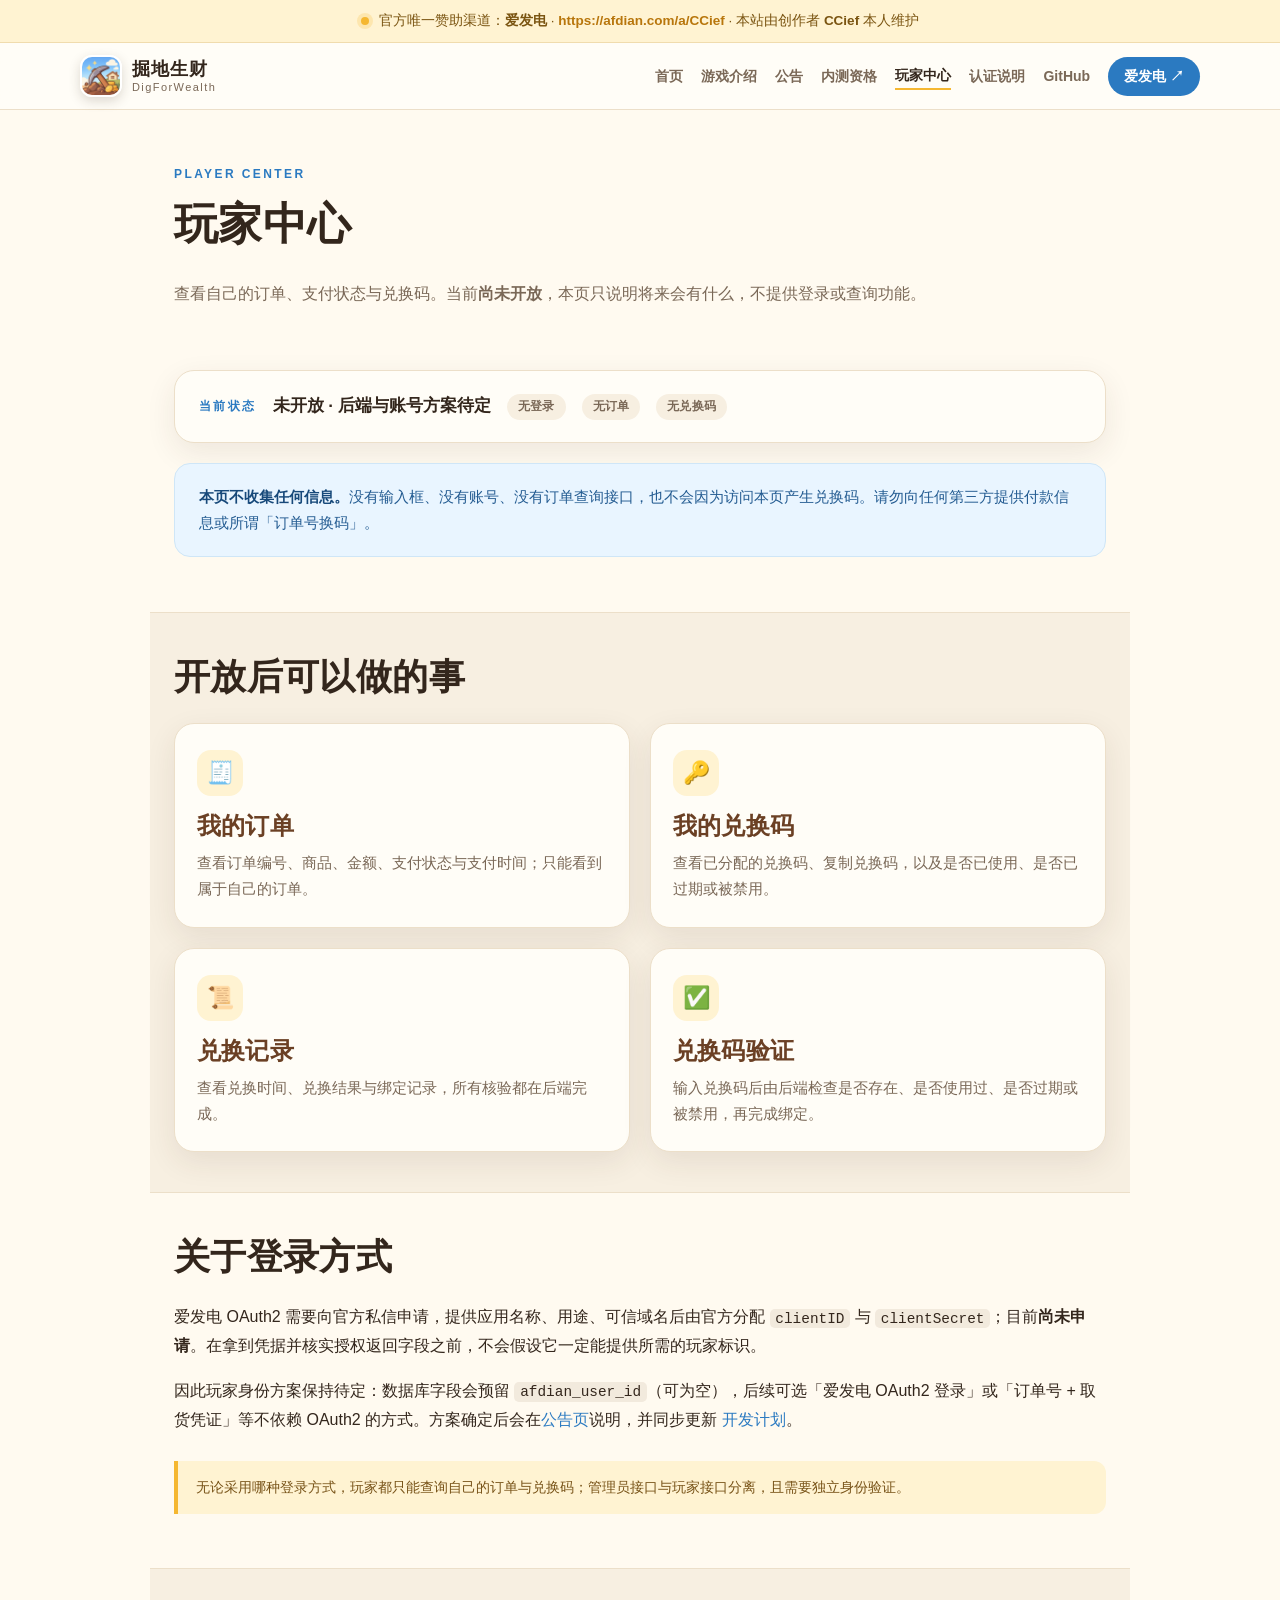
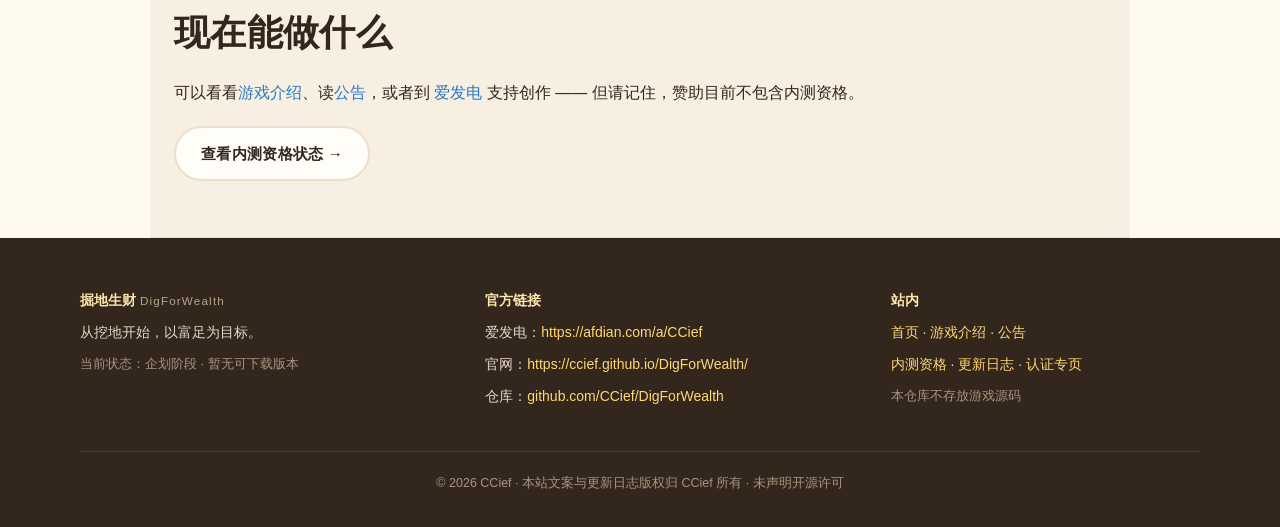
==== account.html @ 0a37a8f8 "site: 官网重做（游戏图标、新主题、多页结构）并公布内测购买与发码系统开发计划" ====
<!doctype html>
<html lang="zh-CN">
<head>
<meta charset="utf-8">
<meta name="viewport" content="width=device-width, initial-scale=1">
<title>玩家中心 · 掘地生财 DigForWealth</title>
<meta name="description" content="《掘地生财》玩家中心：订单查询、兑换码领取与兑换记录。当前未开放，仅为功能说明。">
<meta name="author" content="CCief">
<meta name="theme-color" content="#4fa3e3">
<link rel="canonical" href="https://ccief.github.io/DigForWealth/account.html">
<link rel="me" href="https://afdian.com/a/CCief">
<link rel="icon" href="favicon.ico" sizes="any">
<link rel="apple-touch-icon" href="assets/icon.png">
<link rel="stylesheet" href="assets/site.css">
</head>
<body>
<a class="skip" href="#main">跳到主要内容</a>

<div class="topbar">
  <span class="topbar-dot" aria-hidden="true"></span>
  <span>官方唯一赞助渠道：<strong>爱发电</strong> · <a href="https://afdian.com/a/CCief" rel="me">https://afdian.com/a/CCief</a> · 本站由创作者 <strong>CCief</strong> 本人维护</span>
</div>

<header class="site-header">
  <a class="brand" href="./">
    <img class="brand-icon" src="assets/icon.png" alt="《掘地生财》游戏图标" width="42" height="42">
    <span class="brand-text"><b>掘地生财</b><small>DigForWealth</small></span>
  </a>
  <nav aria-label="主导航">
    <a href="./">首页</a>
    <a href="game.html">游戏介绍</a>
    <a href="news.html">公告</a>
    <a href="beta.html">内测资格</a>
    <a href="account.html" aria-current="page">玩家中心</a>
    <a href="support.html">认证说明</a>
    <a href="https://github.com/CCief/DigForWealth">GitHub</a>
    <a class="nav-cta" href="https://afdian.com/a/CCief" rel="me">爱发电 ↗</a>
  </nav>
</header>

<main id="main" class="page-main">
  <div class="page-head">
    <p class="kicker">PLAYER CENTER</p>
    <h1>玩家中心</h1>
    <p class="lead">查看自己的订单、支付状态与兑换码。当前<strong>尚未开放</strong>，本页只说明将来会有什么，不提供登录或查询功能。</p>
  </div>

  <section class="section" aria-labelledby="state-title">
    <div class="status-strip">
      <p class="kicker">当前状态</p>
      <strong>未开放 · 后端与账号方案待定</strong>
      <span class="pill pill-muted">无登录</span>
      <span class="pill pill-muted">无订单</span>
      <span class="pill pill-muted">无兑换码</span>
    </div>
    <p class="callout" style="margin-top:20px"><strong>本页不收集任何信息。</strong>没有输入框、没有账号、没有订单查询接口，也不会因为访问本页产生兑换码。请勿向任何第三方提供付款信息或所谓「订单号换码」。</p>
  </section>

  <section class="section section-alt" aria-labelledby="planned-title">
    <h2 id="planned-title">开放后可以做的事</h2>
    <div class="grid-2" style="margin-top:20px">
      <article class="card">
        <span class="card-icon" aria-hidden="true">🧾</span>
        <h3>我的订单</h3>
        <p>查看订单编号、商品、金额、支付状态与支付时间；只能看到属于自己的订单。</p>
      </article>
      <article class="card">
        <span class="card-icon" aria-hidden="true">🔑</span>
        <h3>我的兑换码</h3>
        <p>查看已分配的兑换码、复制兑换码，以及是否已使用、是否已过期或被禁用。</p>
      </article>
      <article class="card">
        <span class="card-icon" aria-hidden="true">📜</span>
        <h3>兑换记录</h3>
        <p>查看兑换时间、兑换结果与绑定记录，所有核验都在后端完成。</p>
      </article>
      <article class="card">
        <span class="card-icon" aria-hidden="true">✅</span>
        <h3>兑换码验证</h3>
        <p>输入兑换码后由后端检查是否存在、是否使用过、是否过期或被禁用，再完成绑定。</p>
      </article>
    </div>
  </section>

  <section class="section" aria-labelledby="identity-title">
    <h2 id="identity-title">关于登录方式</h2>
    <p>爱发电 OAuth2 需要向官方私信申请，提供应用名称、用途、可信域名后由官方分配 <code>clientID</code> 与 <code>clientSecret</code>；目前<strong>尚未申请</strong>。在拿到凭据并核实授权返回字段之前，不会假设它一定能提供所需的玩家标识。</p>
    <p>因此玩家身份方案保持待定：数据库字段会预留 <code>afdian_user_id</code>（可为空），后续可选「爱发电 OAuth2 登录」或「订单号 + 取货凭证」等不依赖 OAuth2 的方式。方案确定后会在<a href="news.html">公告页</a>说明，并同步更新 <a href="ROADMAP.md">开发计划</a>。</p>
    <p class="note">无论采用哪种登录方式，玩家都只能查询自己的订单与兑换码；管理员接口与玩家接口分离，且需要独立身份验证。</p>
  </section>

  <section class="section section-alt" aria-labelledby="links-title">
    <h2 id="links-title">现在能做什么</h2>
    <p>可以看看<a href="game.html">游戏介绍</a>、读<a href="news.html">公告</a>，或者到 <a href="https://afdian.com/a/CCief" rel="me">爱发电</a> 支持创作 —— 但请记住，赞助目前不包含内测资格。</p>
    <p style="margin-top:18px"><a class="btn btn-outline" href="beta.html">查看内测资格状态 →</a></p>
  </section>
</main>

<footer class="site-footer">
  <div class="footer-grid">
    <div>
      <p class="footer-title">掘地生财 <small>DigForWealth</small></p>
      <p>从挖地开始，以富足为目标。</p>
      <p class="footer-muted">当前状态：企划阶段 · 暂无可下载版本</p>
    </div>
    <div>
      <p class="footer-title">官方链接</p>
      <p>爱发电：<a href="https://afdian.com/a/CCief" rel="me">https://afdian.com/a/CCief</a></p>
      <p>官网：<a href="https://ccief.github.io/DigForWealth/">https://ccief.github.io/DigForWealth/</a></p>
      <p>仓库：<a href="https://github.com/CCief/DigForWealth">github.com/CCief/DigForWealth</a></p>
    </div>
    <div>
      <p class="footer-title">站内</p>
      <p><a href="./">首页</a> · <a href="game.html">游戏介绍</a> · <a href="news.html">公告</a></p>
      <p><a href="beta.html">内测资格</a> · <a href="CHANGELOG.md">更新日志</a> · <a href="support.html">认证专页</a></p>
      <p class="footer-muted">本仓库不存放游戏源码</p>
    </div>
  </div>
  <p class="copyright">© 2026 CCief · 本站文案与更新日志版权归 CCief 所有 · 未声明开源许可</p>
</footer>
</body>
</html>
---- assets/site.css ----
/* 掘地生财 DigForWealth — 官方站点样式
   纯 HTML / CSS，零 JavaScript；内容始终可见，动画仅作增强。
   主题取自游戏图标：天空蓝、金币黄、泥土棕、草地绿、奶油白。 */

:root {
  --sky: #4fa3e3;
  --sky-deep: #2b7ac1;
  --sky-soft: #e9f5ff;
  --gold: #f5b731;
  --gold-deep: #b8760c;
  --gold-soft: #fff3d2;
  --soil: #6b4024;
  --soil-deep: #3d2a1c;
  --soil-soft: #f6e8d3;
  --grass: #84b84c;
  --grass-soft: #edf7dc;
  --cream: #fffaf0;
  --surface: #fffdf7;
  --surface-alt: #f7efe1;
  --ink: #33261c;
  --muted: #7a6857;
  --line: #ecdfc9;
  --dark: #33261c;
  --dark-2: #4a3423;
  --radius: 20px;
  --shadow: 0 10px 30px rgba(61, 42, 28, .09);
  --shadow-lg: 0 22px 50px rgba(61, 42, 28, .16);
  --font: -apple-system, BlinkMacSystemFont, "Segoe UI", "PingFang SC",
          "Microsoft YaHei", "Noto Sans CJK SC", "Source Han Sans SC", sans-serif;
}

*, *::before, *::after { box-sizing: border-box; }
html { scroll-behavior: smooth; }
body {
  margin: 0;
  background: var(--cream);
  color: var(--ink);
  font-family: var(--font);
  font-size: 16px;
  line-height: 1.8;
  -webkit-font-smoothing: antialiased;
}
a { color: var(--sky-deep); text-decoration: none; }
a:hover { text-decoration: underline; }
h1, h2, h3, h4 { line-height: 1.35; margin: 0 0 .6em; font-weight: 800; letter-spacing: .01em; }
p { margin: 0 0 1em; }
img { max-width: 100%; display: block; }
code {
  font-family: "SFMono-Regular", Consolas, "Liberation Mono", monospace;
  font-size: .9em;
  background: rgba(107, 64, 36, .09);
  padding: .12em .4em;
  border-radius: 5px;
  word-break: break-all;
}
.skip {
  position: absolute; left: -9999px; top: 0; z-index: 100;
  background: var(--surface); padding: 10px 16px; border-radius: 8px;
}
.skip:focus { left: 12px; top: 12px; }

/* ---------- 顶部公告：爱发电公开标注 ---------- */
.topbar {
  display: flex; align-items: center; justify-content: center; gap: 10px;
  flex-wrap: wrap;
  padding: 9px 20px;
  background: var(--gold-soft);
  border-bottom: 1px solid #f0dcae;
  color: #7a5411;
  font-size: 13.5px;
  text-align: center;
}
.topbar a { color: var(--gold-deep); font-weight: 700; }
.topbar-dot {
  width: 8px; height: 8px; border-radius: 50%;
  background: var(--gold);
  box-shadow: 0 0 0 4px rgba(245, 183, 49, .22);
  flex: none;
}

/* ---------- 导航 ---------- */
.site-header {
  position: sticky; top: 0; z-index: 20;
  display: flex; align-items: center; justify-content: space-between;
  gap: 18px; flex-wrap: wrap;
  padding: 12px max(24px, calc((100vw - 1120px) / 2));
  background: rgba(255, 253, 247, .94);
  backdrop-filter: blur(12px);
  border-bottom: 1px solid var(--line);
}
.brand { display: inline-flex; align-items: center; gap: 10px; color: var(--ink); }
.brand:hover { text-decoration: none; }
.brand-icon {
  width: 42px; height: 42px; border-radius: 12px;
  border: 2px solid #fff;
  box-shadow: 0 4px 12px rgba(61, 42, 28, .18);
}
.brand-text { display: flex; flex-direction: column; line-height: 1.25; }
.brand-text b { font-size: 18px; letter-spacing: .06em; }
.brand-text small { color: var(--muted); font-size: 11px; letter-spacing: .13em; }
.site-header nav { display: flex; align-items: center; gap: 18px; flex-wrap: wrap; font-size: 14px; }
.site-header nav a { color: var(--muted); font-weight: 650; }
.site-header nav a:hover, .site-header nav a[aria-current="page"] { color: var(--ink); text-decoration: none; }
.site-header nav a[aria-current="page"] { border-bottom: 2px solid var(--gold); }
.site-header nav .nav-cta {
  color: #fff; background: var(--sky-deep);
  padding: 7px 16px; border-radius: 999px;
  border-bottom: 0;
}
.site-header nav .nav-cta:hover { background: var(--sky); color: #fff; text-decoration: none; }

/* ---------- Hero ---------- */
.hero {
  position: relative; overflow: hidden;
  background: linear-gradient(170deg, #79bdf0 0%, #a8d9f6 46%, #dff1fc 100%);
  border-bottom: 1px solid #cfe6f7;
}
.hero::before, .hero::after {
  content: ""; position: absolute; border-radius: 50%;
  background: rgba(255, 255, 255, .72); pointer-events: none;
}
.hero::before { width: 180px; height: 56px; left: 6%; top: 12%; box-shadow: 62px -18px 0 8px rgba(255,255,255,.72), 120px 6px 0 2px rgba(255,255,255,.6); }
.hero::after { width: 130px; height: 44px; right: 8%; top: 22%; box-shadow: 54px -14px 0 6px rgba(255,255,255,.66); }
.hero-inner {
  position: relative; z-index: 1;
  max-width: 1120px; margin: 0 auto;
  padding: 66px 24px 72px;
}
.hero-grid { display: grid; grid-template-columns: 1.1fr .9fr; gap: 52px; align-items: center; }
.hero-copy { max-width: 580px; }
.eyebrow {
  display: inline-block; margin-bottom: 20px;
  font-size: 12.5px; letter-spacing: .14em; font-weight: 700;
  color: #1e5f9c;
  background: rgba(255, 255, 255, .78);
  border: 1px solid rgba(43, 122, 193, .28);
  border-radius: 999px; padding: 5px 16px;
}
.hero h1 {
  font-size: clamp(46px, 7.4vw, 82px);
  letter-spacing: .1em; margin: 0 0 2px;
  color: var(--soil-deep);
  text-shadow: 0 3px 0 rgba(255, 255, 255, .55);
}
.hero-en {
  margin: 0 0 22px; color: #2b7ac1;
  font-size: 13px; letter-spacing: .4em; text-transform: uppercase; font-weight: 700;
}
.tagline {
  font-size: clamp(19px, 2.5vw, 25px);
  color: var(--soil); font-weight: 750; margin-bottom: 18px;
}
.hero-desc { color: #4a382a; font-size: 15.5px; line-height: 2; margin-bottom: 28px; }
.hero-actions { display: flex; gap: 12px; flex-wrap: wrap; margin-bottom: 24px; }
.btn {
  display: inline-block; padding: 12px 25px; border-radius: 999px;
  font-size: 15px; font-weight: 750; letter-spacing: .02em;
  border: 2px solid transparent;
  transition: transform .2s ease, box-shadow .2s ease, background .2s ease;
}
.btn:hover { text-decoration: none; transform: translateY(-2px); }
.btn-gold {
  background: var(--gold); color: var(--soil-deep);
  border-color: #d99a19;
  box-shadow: 0 6px 0 #d99a19, 0 12px 24px rgba(184, 118, 12, .24);
}
.btn-gold:hover { background: #ffc746; box-shadow: 0 6px 0 #d99a19, 0 16px 28px rgba(184, 118, 12, .3); }
.btn-sky { background: var(--sky-deep); color: #fff; box-shadow: 0 8px 22px rgba(43, 122, 193, .3); }
.btn-sky:hover { background: var(--sky); color: #fff; }
.btn-outline { border-color: var(--line); background: var(--surface); color: var(--ink); }
.btn-outline:hover { background: var(--surface-alt); }
.btn-soft { border-color: rgba(43, 122, 193, .35); background: rgba(255,255,255,.8); color: var(--sky-deep); }
.btn-soft:hover { background: #fff; }
.btn.is-disabled, .btn[aria-disabled="true"] {
  background: #e8e0d2; color: #8b7b68; border-color: #d8ccb8;
  box-shadow: none; cursor: not-allowed; transform: none;
}
.btn.is-disabled:hover, .btn[aria-disabled="true"]:hover { transform: none; }
.hero-status { margin: 0; font-size: 13px; color: #3f5d75; }
.status-pill {
  display: inline-block; margin-right: 6px; padding: 2px 11px;
  border-radius: 999px; background: rgba(255, 255, 255, .85);
  color: #1e5f9c; font-size: 12px; font-weight: 700;
}
.hero-art { position: relative; }
.hero-art img {
  width: 100%; border-radius: 30px;
  border: 7px solid #fff;
  box-shadow: var(--shadow-lg);
  transform: rotate(-2deg);
}
.hero-art figcaption {
  margin-top: 14px; text-align: center;
  font-size: 12.5px; color: #3f5d75;
}

/* ---------- 通用区块 ---------- */
.section { max-width: 1120px; margin: 0 auto; padding: 68px 24px; }
.section-alt {
  max-width: none;
  background: var(--surface-alt);
  border-top: 1px solid var(--line);
  border-bottom: 1px solid var(--line);
}
.section-alt > * { max-width: 1072px; margin-left: auto; margin-right: auto; }
.section-head { margin-bottom: 36px; }
.kicker {
  font-size: 12px; letter-spacing: .2em; font-weight: 800;
  color: var(--sky-deep); text-transform: uppercase; margin-bottom: 8px;
}
.section h2 { font-size: clamp(26px, 4vw, 36px); }
.section h3 { font-size: 20px; }
.lead { color: var(--muted); font-size: 16px; max-width: 760px; }
.note {
  margin-top: 26px; padding: 14px 18px;
  background: var(--gold-soft); border-left: 4px solid var(--gold);
  border-radius: 0 12px 12px 0; color: #785318; font-size: 14px;
}
.callout {
  padding: 20px 24px; border-radius: 16px;
  background: var(--sky-soft); border: 1px solid #cfe6f7;
  color: #245c92; font-size: 14.5px;
}
.callout strong { color: #17497a; }

.grid-2 { display: grid; grid-template-columns: repeat(2, 1fr); gap: 20px; }
.grid-3 { display: grid; grid-template-columns: repeat(3, 1fr); gap: 20px; }
.grid-4 { display: grid; grid-template-columns: repeat(4, 1fr); gap: 18px; }
.card {
  position: relative;
  background: var(--surface); border: 1px solid var(--line);
  border-radius: var(--radius); padding: 26px 22px 24px;
  box-shadow: var(--shadow);
  transition: transform .25s ease, box-shadow .25s ease;
  animation: rise .6s ease-out backwards;
}
.card:nth-child(2) { animation-delay: .07s; }
.card:nth-child(3) { animation-delay: .14s; }
.card:nth-child(4) { animation-delay: .21s; }
.card:hover { transform: translateY(-5px); box-shadow: var(--shadow-lg); }
.card-num { font-size: 12px; letter-spacing: .16em; color: var(--gold-deep); font-weight: 800; }
.card h3 { font-size: 24px; margin: 8px 0 8px; color: var(--soil); }
.card p { color: var(--muted); font-size: 14.5px; margin: 0; }
.card-icon {
  display: grid; place-items: center;
  width: 46px; height: 46px; border-radius: 14px;
  background: var(--gold-soft); font-size: 22px; margin-bottom: 14px;
}

/* ---------- 状态 / 徽章 ---------- */
.pill {
  display: inline-block; padding: 2px 11px; border-radius: 999px;
  font-size: 12px; font-weight: 750; letter-spacing: .02em;
}
.pill-sky { background: var(--sky-soft); color: var(--sky-deep); }
.pill-gold { background: var(--gold-soft); color: var(--gold-deep); }
.pill-grass { background: var(--grass-soft); color: #4e7a22; }
.pill-muted { background: var(--surface-alt); color: var(--muted); }
.status-strip {
  display: flex; align-items: center; gap: 16px; flex-wrap: wrap;
  background: var(--surface); border: 1px solid var(--line);
  border-radius: var(--radius); padding: 20px 24px; box-shadow: var(--shadow);
}
.status-strip .kicker { margin: 0; }
.status-strip strong { font-size: 17px; }

/* ---------- 公告 ---------- */
.news-list { display: grid; gap: 14px; }
.news-item {
  background: var(--surface); border: 1px solid var(--line);
  border-radius: 16px; padding: 20px 24px; box-shadow: var(--shadow);
}
.news-meta { display: flex; align-items: center; gap: 12px; flex-wrap: wrap; margin-bottom: 8px; }
.news-meta time { font-weight: 750; color: var(--soil); font-size: 14px; }
.news-item h3 { font-size: 19px; margin-bottom: 6px; }
.news-item p { color: var(--muted); font-size: 14.5px; margin: 0; }
.news-item ul { margin: 0; padding-left: 20px; color: #4d4033; font-size: 14.5px; }
.empty-state {
  padding: 26px; border: 1px dashed var(--line); border-radius: 16px;
  color: var(--muted); background: var(--surface); font-size: 14.5px;
}

/* ---------- 时间线 / 开发进度 ---------- */
.timeline { list-style: none; margin: 0; padding: 0 0 0 24px; border-left: 3px solid var(--gold-soft); }
.timeline li { position: relative; padding: 0 0 26px 22px; }
.timeline li::before {
  content: ""; position: absolute; left: -33px; top: 6px;
  width: 15px; height: 15px; border-radius: 50%;
  background: var(--gold); border: 3px solid var(--cream);
}
.timeline h3 { font-size: 18px; margin-bottom: 4px; }
.timeline p { color: var(--muted); font-size: 14.5px; margin: 0; }

/* ---------- 内测资格 / 商品 ---------- */
.product-card {
  background: var(--surface); border: 2px solid var(--gold);
  border-radius: 24px; padding: 32px 34px; box-shadow: var(--shadow-lg);
}
.product-card h2 { font-size: 27px; }
.price { display: flex; align-items: baseline; gap: 8px; margin: 6px 0 18px; }
.price b { font-size: 52px; line-height: 1.1; color: var(--gold-deep); }
.price span { color: var(--muted); font-size: 14px; }
.product-list { list-style: none; margin: 0 0 24px; padding: 0; }
.product-list li { padding: 7px 0 7px 26px; position: relative; font-size: 14.5px; color: #4d4033; }
.product-list li::before {
  content: ""; position: absolute; left: 2px; top: 15px;
  width: 9px; height: 9px; border-radius: 50%; background: var(--grass);
}
.steps { counter-reset: step; display: grid; gap: 12px; margin: 0; padding: 0; list-style: none; }
.steps li {
  counter-increment: step;
  display: flex; gap: 14px; align-items: flex-start;
  background: var(--surface); border: 1px solid var(--line);
  border-radius: 14px; padding: 16px 20px; font-size: 14.5px;
}
.steps li::before {
  content: counter(step); flex: none;
  display: grid; place-items: center;
  width: 28px; height: 28px; border-radius: 50%;
  background: var(--sky-soft); color: var(--sky-deep); font-weight: 800; font-size: 13px;
}
.steps li p { margin: 0; }
.steps li .step-state { display: block; font-size: 12.5px; color: var(--muted); margin-top: 2px; }
.faq { display: grid; gap: 12px; }
.faq-item { background: var(--surface); border: 1px solid var(--line); border-radius: 14px; padding: 18px 22px; }
.faq-item h3 { font-size: 17px; margin-bottom: 6px; }
.faq-item p { margin: 0; color: var(--muted); font-size: 14.5px; }

/* ---------- 更新日志 ---------- */
.log-entry {
  background: var(--surface); border: 1px solid var(--line);
  border-radius: var(--radius); padding: 28px 32px; box-shadow: var(--shadow);
}
.log-meta { display: flex; align-items: center; gap: 12px; margin-bottom: 10px; }
.log-meta time { font-weight: 750; color: var(--gold-deep); letter-spacing: .04em; }
.log-tag { font-size: 12px; color: var(--sky-deep); background: var(--sky-soft); border-radius: 999px; padding: 2px 12px; font-weight: 700; }
.log-entry h3 { font-size: 21px; }
.log-entry ul { margin: 0 0 14px; padding-left: 22px; color: #4d4033; font-size: 15px; }
.log-entry li { margin-bottom: 8px; }
.log-note { margin: 0; padding-top: 12px; border-top: 1px dashed var(--line); color: var(--muted); font-size: 13.5px; }

/* ---------- 赞助 / 认证 ---------- */
.support-card {
  background: var(--surface); border: 1px solid var(--line);
  border-radius: 24px; padding: 40px 44px; box-shadow: var(--shadow);
  border-top: 4px solid var(--sky);
}
.support-card h2 { font-size: clamp(26px, 4vw, 34px); }
.support-url-label { margin: 24px 0 6px; font-size: 14px; color: var(--muted); }
.support-url { margin: 0 0 20px; }
.support-url a {
  display: inline-block; font-size: clamp(15px, 2.4vw, 20px); font-weight: 800;
  color: var(--sky-deep); word-break: break-all;
  border-bottom: 2px solid rgba(43, 122, 193, .3);
}
.verify { margin-top: 32px; padding: 22px 26px; background: var(--sky-soft); border-radius: 14px; }
.verify h3 { font-size: 19px; color: #1e5f9c; }
.verify p, .verify li { font-size: 14.5px; color: #345d82; }
.verify ol { margin: 0; padding-left: 22px; }
.verify li { margin-bottom: 10px; }
.verify code { background: rgba(43, 122, 193, .1); }

/* ---------- 内页 ---------- */
.page-main { max-width: 980px; margin: 0 auto; }
.page-head { padding: 54px 24px 6px; max-width: 980px; }
.page-head h1 { font-size: clamp(30px, 5vw, 44px); }
.page-main .section { padding: 40px 24px; max-width: 980px; }
.page-main .section-alt { max-width: 980px; padding: 40px 24px; }
.claim { background: var(--surface); border: 1px solid var(--line); border-radius: var(--radius); padding: 26px 30px; box-shadow: var(--shadow); }
.fact-table { width: 100%; border-collapse: collapse; margin: 20px 0 8px; font-size: 14.5px; }
.fact-table th, .fact-table td { padding: 11px 12px; border-bottom: 1px solid var(--line); text-align: left; vertical-align: top; }
.fact-table th { width: 175px; color: var(--muted); font-weight: 650; white-space: nowrap; }
.fact-table tr:last-child th, .fact-table tr:last-child td { border-bottom: 0; }
.criteria { list-style: none; margin: 0; padding: 0; }
.criteria li { background: var(--surface); border: 1px solid var(--line); border-radius: 14px; padding: 20px 24px; margin-bottom: 14px; }
.criteria h3 { font-size: 18px; color: var(--soil); margin-bottom: 6px; }
.criteria p { margin: 0; color: var(--muted); font-size: 14.5px; }
.table { width: 100%; border-collapse: collapse; font-size: 14.5px; background: var(--surface); border-radius: 14px; overflow: hidden; }
.table th, .table td { padding: 12px 14px; border-bottom: 1px solid var(--line); text-align: left; vertical-align: top; }
.table th { background: var(--surface-alt); color: var(--soil); font-weight: 750; }
.table tr:last-child th, .table tr:last-child td { border-bottom: 0; }

/* ---------- 页脚 ---------- */
.site-footer {
  background: var(--dark); color: #e6d8c5;
  padding: 50px max(24px, calc((100vw - 1120px) / 2)) 26px;
  font-size: 14px;
}
.footer-grid { display: grid; grid-template-columns: 1.2fr 1.2fr 1fr; gap: 34px; }
.footer-title { color: #ffe6ab; font-weight: 750; margin-bottom: 10px; }
.footer-title small { color: #b6a48c; font-weight: 400; letter-spacing: .1em; }
.site-footer a { color: #ffd873; }
.site-footer p { margin-bottom: 7px; }
.footer-muted { color: #a7957f; font-size: 13px; }
.copyright {
  margin: 34px 0 0; padding-top: 20px;
  border-top: 1px solid rgba(255, 255, 255, .1);
  color: #a7957f; font-size: 12.5px; text-align: center;
}

/* ---------- 动效（内容默认可见，动画只增强） ---------- */
@keyframes rise { from { transform: translateY(12px); opacity: 0; } to { transform: translateY(0); opacity: 1; } }
@keyframes float { from { transform: rotate(-2deg) translateY(0); } to { transform: rotate(-2deg) translateY(-8px); } }
.hero-art img { animation: float 6s ease-in-out infinite alternate; }

@media (max-width: 900px) {
  .site-header { justify-content: center; text-align: center; }
  .site-header nav { justify-content: center; gap: 13px; font-size: 13px; }
  .hero-grid { grid-template-columns: 1fr; gap: 34px; }
  .hero-art { max-width: 420px; margin: 0 auto; }
  .hero-copy { max-width: none; }
  .grid-4 { grid-template-columns: repeat(2, 1fr); }
  .grid-3 { grid-template-columns: repeat(2, 1fr); }
  .footer-grid { grid-template-columns: 1fr; gap: 20px; }
  .support-card { padding: 28px 24px; }
  .claim { padding: 22px 20px; }
  .fact-table th { width: 120px; white-space: normal; }
}
@media (max-width: 560px) {
  .grid-2, .grid-3, .grid-4 { grid-template-columns: 1fr; }
  .hero-inner { padding: 46px 20px 54px; }
  .section { padding: 50px 20px; }
  .page-head { padding: 42px 20px 4px; }
  .page-main .section, .page-main .section-alt { padding: 34px 20px; }
  .product-card { padding: 24px 20px; }
  .log-entry { padding: 22px 20px; }
  .status-strip { padding: 18px 20px; }
  .table th, .table td { padding: 10px; font-size: 13.5px; }
}
@media (prefers-reduced-motion: reduce) {
  html { scroll-behavior: auto; }
  *, *::before, *::after { animation: none !important; transition: none !important; }
}
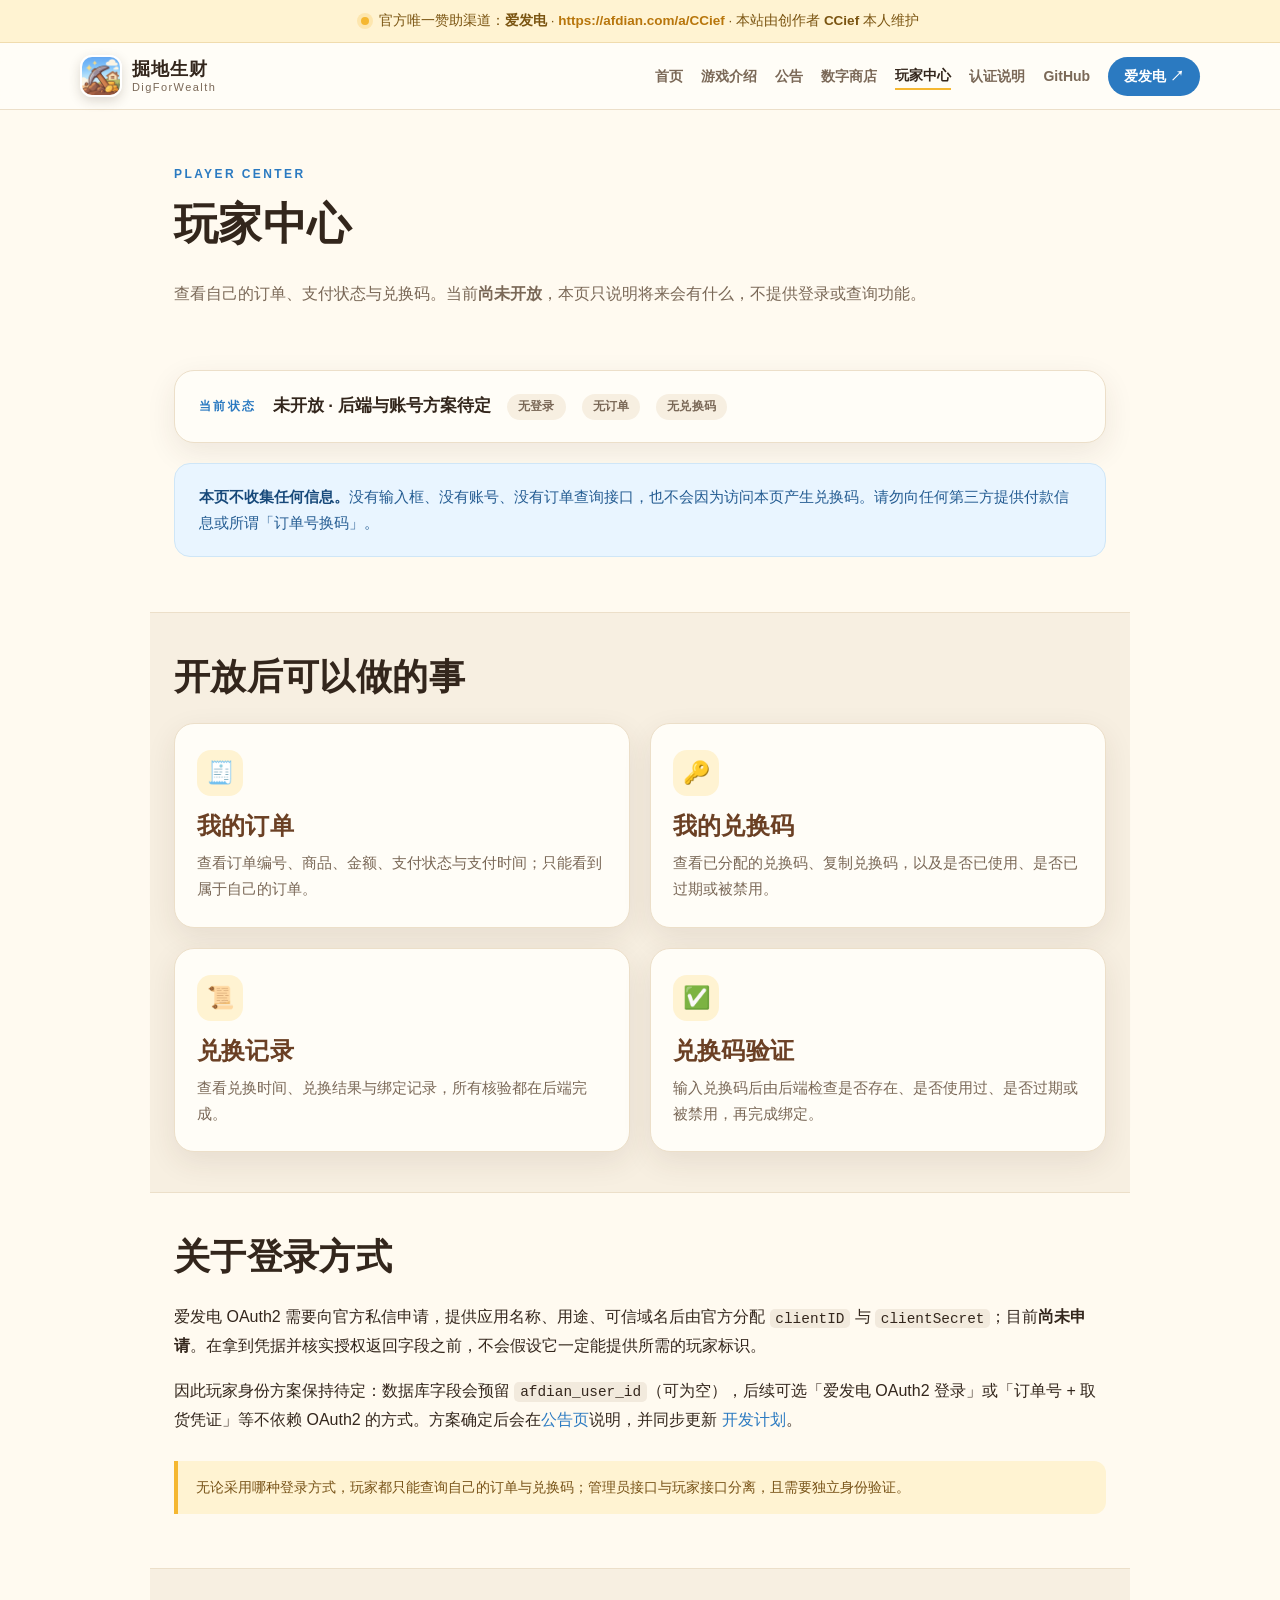
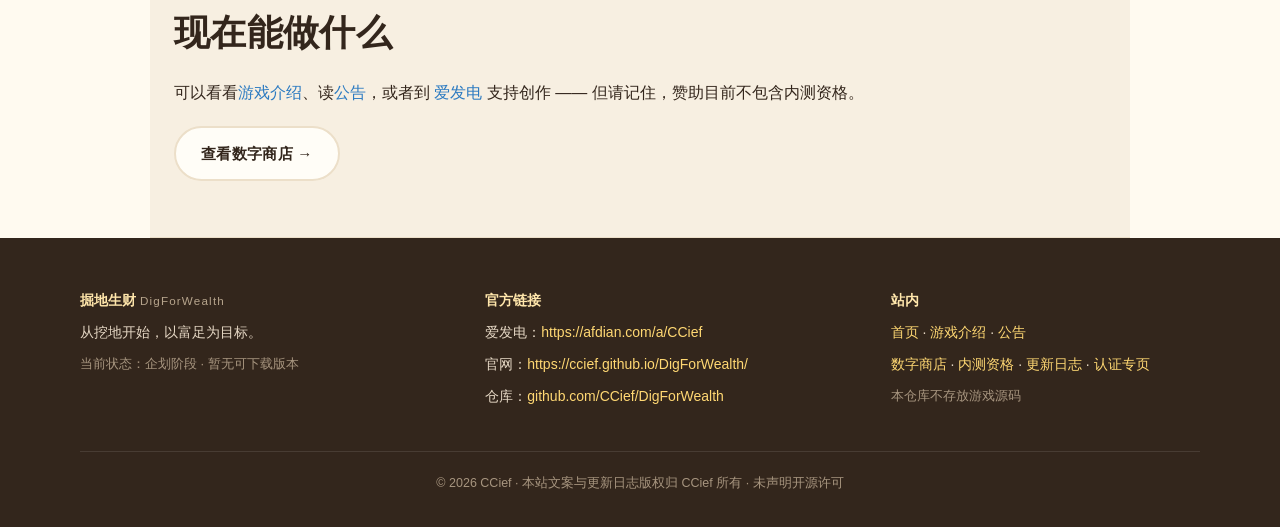
==== commit fa1492cf: "site: 新增数字商店页并收录内测资格，修复游戏图标被拉伸" ====
--- a/account.html
+++ b/account.html
@@ -30,7 +30,7 @@
     <a href="./">首页</a>
     <a href="game.html">游戏介绍</a>
     <a href="news.html">公告</a>
-    <a href="beta.html">内测资格</a>
+    <a href="store.html">数字商店</a>
     <a href="account.html" aria-current="page">玩家中心</a>
     <a href="support.html">认证说明</a>
     <a href="https://github.com/CCief/DigForWealth">GitHub</a>
@@ -92,7 +92,7 @@
   <section class="section section-alt" aria-labelledby="links-title">
     <h2 id="links-title">现在能做什么</h2>
     <p>可以看看<a href="game.html">游戏介绍</a>、读<a href="news.html">公告</a>，或者到 <a href="https://afdian.com/a/CCief" rel="me">爱发电</a> 支持创作 —— 但请记住，赞助目前不包含内测资格。</p>
-    <p style="margin-top:18px"><a class="btn btn-outline" href="beta.html">查看内测资格状态 →</a></p>
+    <p style="margin-top:18px"><a class="btn btn-outline" href="store.html">查看数字商店 →</a></p>
   </section>
 </main>
 
@@ -112,7 +112,7 @@
     <div>
       <p class="footer-title">站内</p>
       <p><a href="./">首页</a> · <a href="game.html">游戏介绍</a> · <a href="news.html">公告</a></p>
-      <p><a href="beta.html">内测资格</a> · <a href="CHANGELOG.md">更新日志</a> · <a href="support.html">认证专页</a></p>
+      <p><a href="store.html">数字商店</a> · <a href="beta.html">内测资格</a> · <a href="CHANGELOG.md">更新日志</a> · <a href="support.html">认证专页</a></p>
       <p class="footer-muted">本仓库不存放游戏源码</p>
     </div>
   </div>
--- a/assets/site.css
+++ b/assets/site.css
@@ -44,7 +44,9 @@
 a:hover { text-decoration: underline; }
 h1, h2, h3, h4 { line-height: 1.35; margin: 0 0 .6em; font-weight: 800; letter-spacing: .01em; }
 p { margin: 0 0 1em; }
-img { max-width: 100%; display: block; }
+/* height:auto 必须保留：HTML 的 height="640" 会作为呈现提示变成固定高度，
+   若只覆盖 width 就会把正方形图标压成竖长条。 */
+img { max-width: 100%; height: auto; display: block; }
 code {
   font-family: "SFMono-Regular", Consolas, "Liberation Mono", monospace;
   font-size: .9em;
@@ -58,6 +60,10 @@
   background: var(--surface); padding: 10px 16px; border-radius: 8px;
 }
 .skip:focus { left: 12px; top: 12px; }
+.sr-only {
+  position: absolute; width: 1px; height: 1px; padding: 0; margin: -1px;
+  overflow: hidden; clip: rect(0, 0, 0, 0); white-space: nowrap; border: 0;
+}
 
 /* ---------- 顶部公告：爱发电公开标注 ---------- */
 .topbar {
@@ -92,6 +98,7 @@
 .brand:hover { text-decoration: none; }
 .brand-icon {
   width: 42px; height: 42px; border-radius: 12px;
+  object-fit: cover;
   border: 2px solid #fff;
   box-shadow: 0 4px 12px rgba(61, 42, 28, .18);
 }
@@ -184,7 +191,9 @@
 }
 .hero-art { position: relative; }
 .hero-art img {
-  width: 100%; border-radius: 30px;
+  width: 100%; height: auto;
+  aspect-ratio: 1 / 1; object-fit: cover;
+  border-radius: 30px;
   border: 7px solid #fff;
   box-shadow: var(--shadow-lg);
   transform: rotate(-2deg);
@@ -290,6 +299,42 @@
 }
 .timeline h3 { font-size: 18px; margin-bottom: 4px; }
 .timeline p { color: var(--muted); font-size: 14.5px; margin: 0; }
+
+/* ---------- 数字商店 ---------- */
+.breadcrumb { font-size: 13px; color: var(--muted); margin: 0 0 10px; }
+.breadcrumb a { font-weight: 700; }
+.store-grid { display: grid; grid-template-columns: repeat(2, 1fr); gap: 20px; align-items: stretch; }
+.store-card {
+  display: flex; flex-direction: column;
+  background: var(--surface); border: 1px solid var(--line);
+  border-radius: var(--radius); overflow: hidden; box-shadow: var(--shadow);
+  transition: transform .25s ease, box-shadow .25s ease;
+}
+.store-card:hover { transform: translateY(-4px); box-shadow: var(--shadow-lg); }
+.store-card--featured { border: 2px solid var(--gold); }
+.store-card--empty { border-style: dashed; background: transparent; box-shadow: none; }
+.store-card--empty:hover { transform: none; box-shadow: none; }
+.store-cover {
+  position: relative; aspect-ratio: 16 / 9;
+  background: linear-gradient(160deg, #a8d9f6 0%, #dff1fc 62%, #fff3d2 100%);
+  display: grid; place-items: center;
+  padding: 16px; overflow: hidden;
+}
+.store-cover img {
+  width: 100%; height: 100%;
+  object-fit: contain; border-radius: 14px;
+}
+.store-cover-glyph { font-size: 52px; line-height: 1; opacity: .6; }
+.store-badge { position: absolute; top: 12px; left: 12px; display: flex; gap: 8px; flex-wrap: wrap; }
+.store-body { padding: 22px 24px 24px; display: flex; flex-direction: column; flex: 1; }
+.store-body h2, .store-body h3 { font-size: 23px; margin-bottom: 4px; }
+.store-kicker { font-size: 12px; letter-spacing: .14em; font-weight: 800; color: var(--sky-deep); margin-bottom: 8px; }
+.store-price { display: flex; align-items: baseline; gap: 10px; flex-wrap: wrap; margin: 8px 0 14px; }
+.store-price b { font-size: 38px; line-height: 1.1; color: var(--gold-deep); }
+.store-price span { font-size: 13px; color: var(--muted); }
+.store-desc { color: var(--muted); font-size: 14.5px; margin: 0 0 14px; }
+.store-actions { margin-top: auto; padding-top: 18px; display: flex; gap: 10px; flex-wrap: wrap; align-items: center; }
+.store-state { font-size: 13px; color: var(--muted); }
 
 /* ---------- 内测资格 / 商品 ---------- */
 .product-card {
@@ -411,6 +456,7 @@
   .hero-copy { max-width: none; }
   .grid-4 { grid-template-columns: repeat(2, 1fr); }
   .grid-3 { grid-template-columns: repeat(2, 1fr); }
+  .store-grid { grid-template-columns: 1fr; }
   .footer-grid { grid-template-columns: 1fr; gap: 20px; }
   .support-card { padding: 28px 24px; }
   .claim { padding: 22px 20px; }
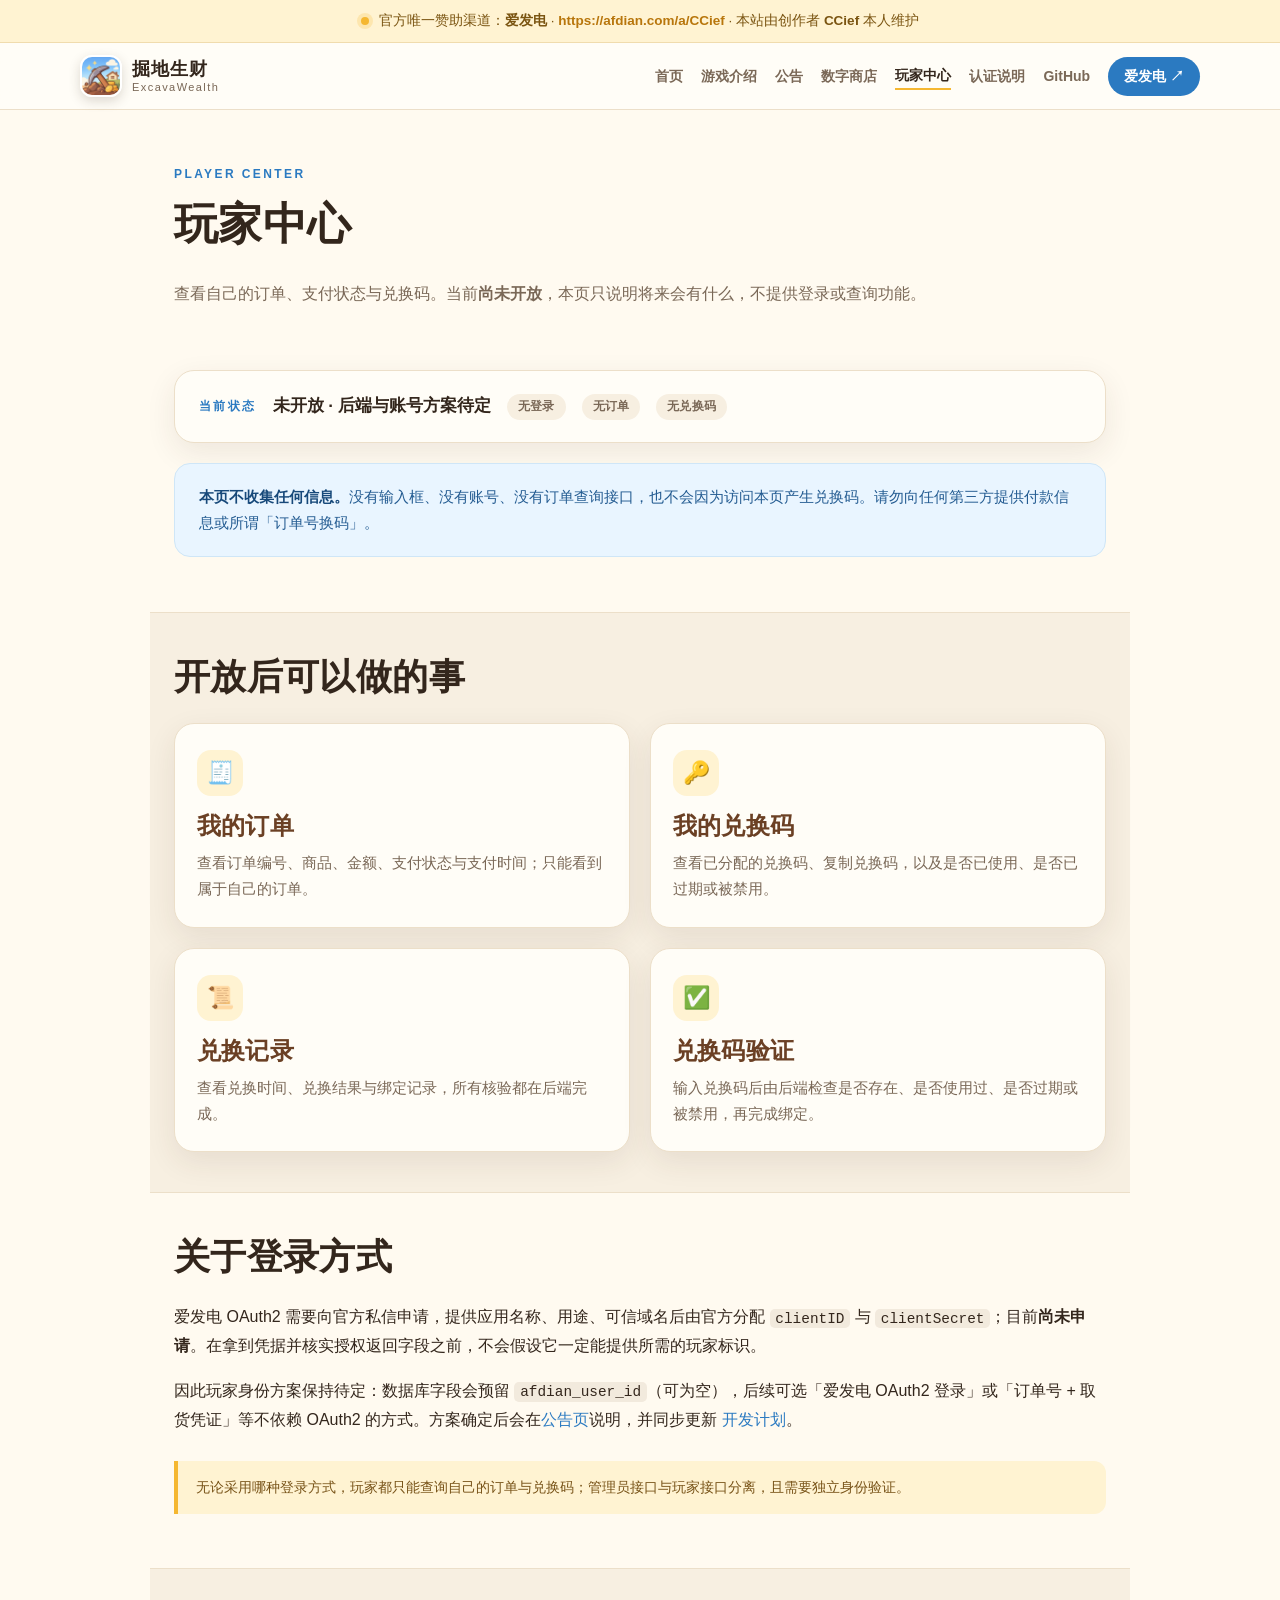
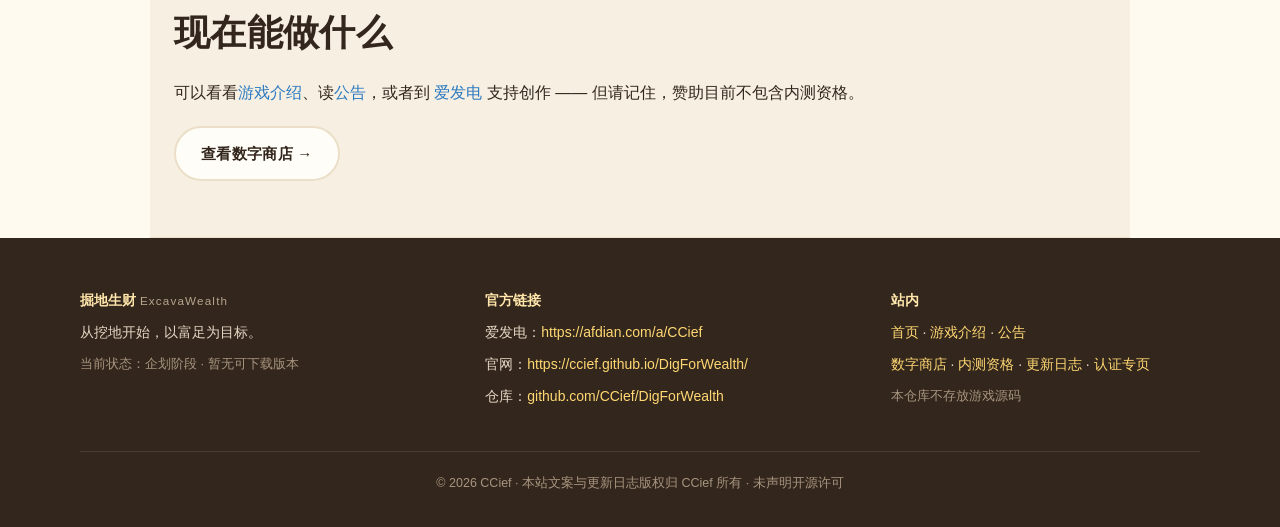
==== commit 7fc64a07: "官网：游戏英文名定为 ExcavaWealth，重绘社交分享图副标题" ====
--- a/account.html
+++ b/account.html
@@ -3,7 +3,7 @@
 <head>
 <meta charset="utf-8">
 <meta name="viewport" content="width=device-width, initial-scale=1">
-<title>玩家中心 · 掘地生财 DigForWealth</title>
+<title>玩家中心 · 掘地生财 ExcavaWealth</title>
 <meta name="description" content="《掘地生财》玩家中心：订单查询、兑换码领取与兑换记录。当前未开放，仅为功能说明。">
 <meta name="author" content="CCief">
 <meta name="theme-color" content="#4fa3e3">
@@ -24,7 +24,7 @@
 <header class="site-header">
   <a class="brand" href="./">
     <img class="brand-icon" src="assets/icon.png" alt="《掘地生财》游戏图标" width="42" height="42">
-    <span class="brand-text"><b>掘地生财</b><small>DigForWealth</small></span>
+    <span class="brand-text"><b>掘地生财</b><small>ExcavaWealth</small></span>
   </a>
   <nav aria-label="主导航">
     <a href="./">首页</a>
@@ -99,7 +99,7 @@
 <footer class="site-footer">
   <div class="footer-grid">
     <div>
-      <p class="footer-title">掘地生财 <small>DigForWealth</small></p>
+      <p class="footer-title">掘地生财 <small>ExcavaWealth</small></p>
       <p>从挖地开始，以富足为目标。</p>
       <p class="footer-muted">当前状态：企划阶段 · 暂无可下载版本</p>
     </div>
--- a/assets/site.css
+++ b/assets/site.css
@@ -1,4 +1,4 @@
-/* 掘地生财 DigForWealth — 官方站点样式
+/* 掘地生财 ExcavaWealth — 官方站点样式
    纯 HTML / CSS，零 JavaScript；内容始终可见，动画仅作增强。
    主题取自游戏图标：天空蓝、金币黄、泥土棕、草地绿、奶油白。 */
 
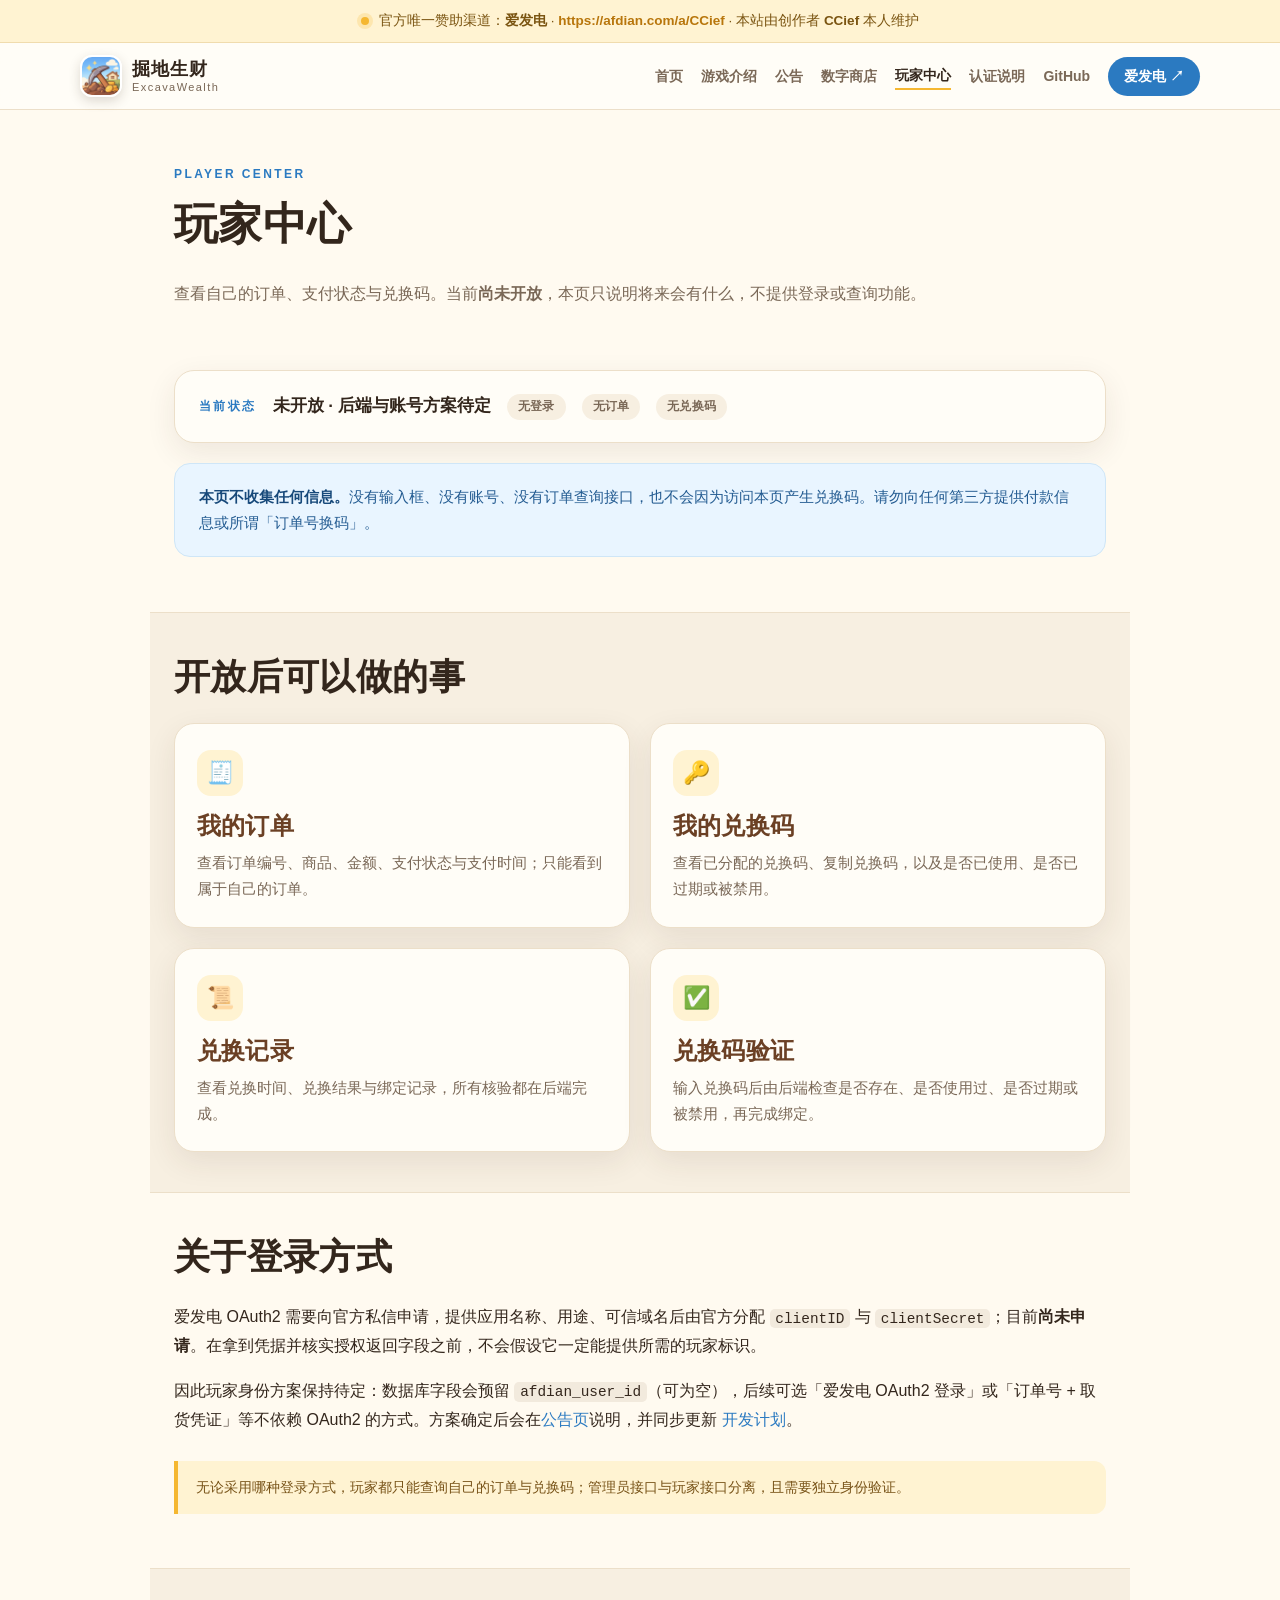
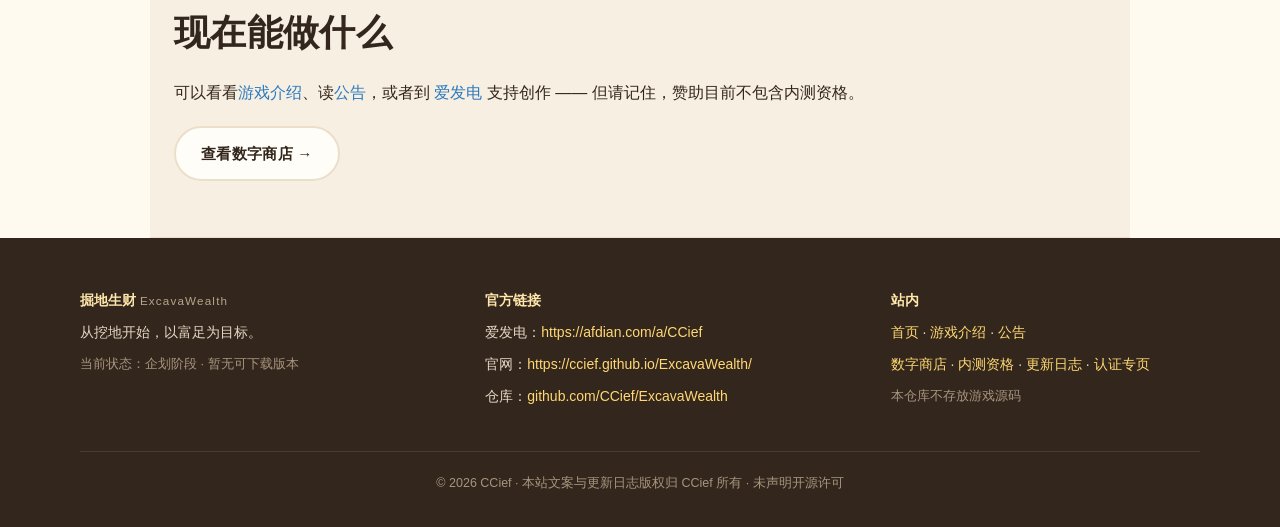
==== commit 2df54d8c: "官网：同步仓库更名后的 Pages 网址与全站链接" ====
--- a/account.html
+++ b/account.html
@@ -7,7 +7,7 @@
 <meta name="description" content="《掘地生财》玩家中心：订单查询、兑换码领取与兑换记录。当前未开放，仅为功能说明。">
 <meta name="author" content="CCief">
 <meta name="theme-color" content="#4fa3e3">
-<link rel="canonical" href="https://ccief.github.io/DigForWealth/account.html">
+<link rel="canonical" href="https://ccief.github.io/ExcavaWealth/account.html">
 <link rel="me" href="https://afdian.com/a/CCief">
 <link rel="icon" href="favicon.ico" sizes="any">
 <link rel="apple-touch-icon" href="assets/icon.png">
@@ -33,7 +33,7 @@
     <a href="store.html">数字商店</a>
     <a href="account.html" aria-current="page">玩家中心</a>
     <a href="support.html">认证说明</a>
-    <a href="https://github.com/CCief/DigForWealth">GitHub</a>
+    <a href="https://github.com/CCief/ExcavaWealth">GitHub</a>
     <a class="nav-cta" href="https://afdian.com/a/CCief" rel="me">爱发电 ↗</a>
   </nav>
 </header>
@@ -106,8 +106,8 @@
     <div>
       <p class="footer-title">官方链接</p>
       <p>爱发电：<a href="https://afdian.com/a/CCief" rel="me">https://afdian.com/a/CCief</a></p>
-      <p>官网：<a href="https://ccief.github.io/DigForWealth/">https://ccief.github.io/DigForWealth/</a></p>
-      <p>仓库：<a href="https://github.com/CCief/DigForWealth">github.com/CCief/DigForWealth</a></p>
+      <p>官网：<a href="https://ccief.github.io/ExcavaWealth/">https://ccief.github.io/ExcavaWealth/</a></p>
+      <p>仓库：<a href="https://github.com/CCief/ExcavaWealth">github.com/CCief/ExcavaWealth</a></p>
     </div>
     <div>
       <p class="footer-title">站内</p>
--- a/assets/site.css
+++ b/assets/site.css
@@ -315,14 +315,20 @@
 .store-card--empty { border-style: dashed; background: transparent; box-shadow: none; }
 .store-card--empty:hover { transform: none; box-shadow: none; }
 .store-cover {
-  position: relative; aspect-ratio: 16 / 9;
+  position: relative; aspect-ratio: 3 / 1;
   background: linear-gradient(160deg, #a8d9f6 0%, #dff1fc 62%, #fff3d2 100%);
   display: grid; place-items: center;
-  padding: 16px; overflow: hidden;
-}
-.store-cover img {
-  width: 100%; height: 100%;
-  object-fit: contain; border-radius: 14px;
+  padding: 0; overflow: hidden;
+}
+/* 横幅封面：比例与 assets/banner.png (1920x640, 3:1) 一致。
+   必须显式写 height:auto —— 旧的 height:100% 在 grid + aspect-ratio 容器里
+   无法解析，图片会按固有比例撑高后被 overflow:hidden 裁掉。
+   object-fit 用 contain 而非 cover，任何比例的图片都只缩放、不裁切。 */
+.store-cover--image { display: block; }
+.store-cover--image img {
+  width: 100%; height: auto;
+  aspect-ratio: 3 / 1; object-fit: contain;
+  display: block;
 }
 .store-cover-glyph { font-size: 52px; line-height: 1; opacity: .6; }
 .store-badge { position: absolute; top: 12px; left: 12px; display: flex; gap: 8px; flex-wrap: wrap; }
